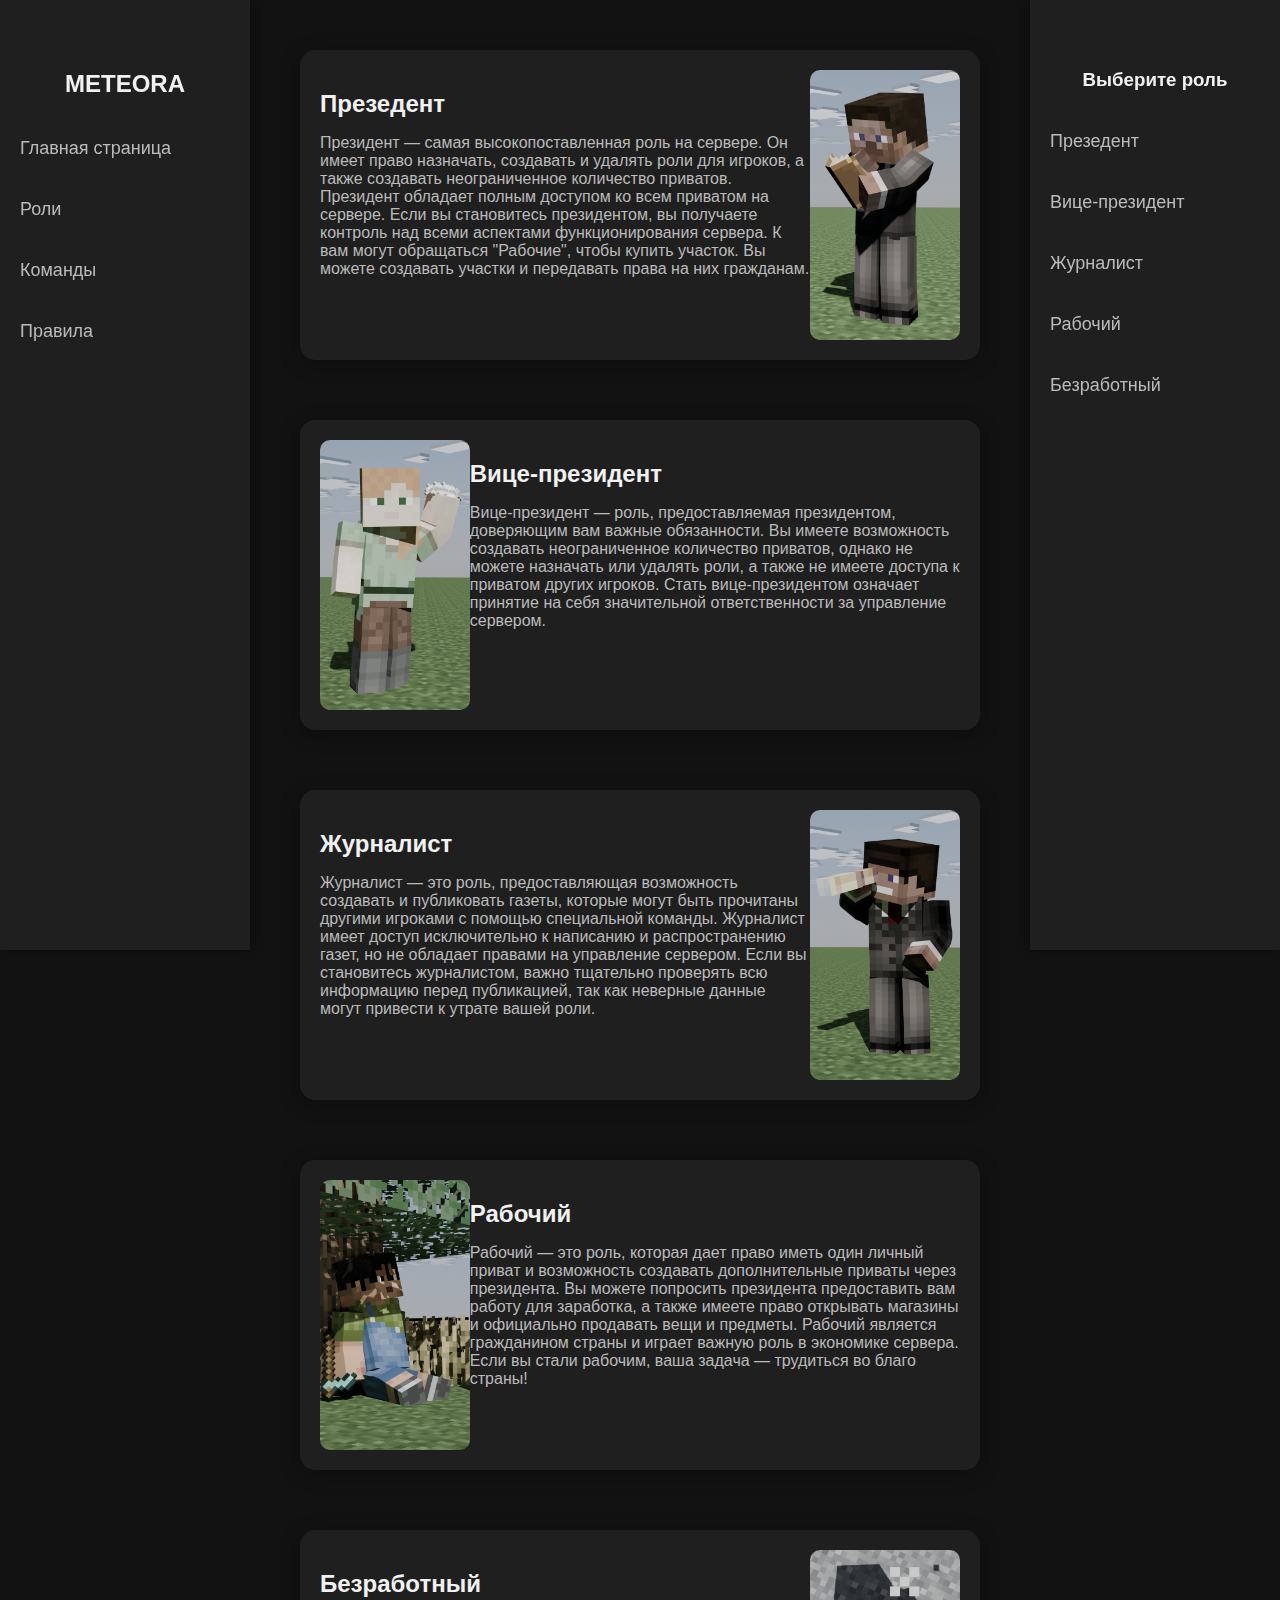
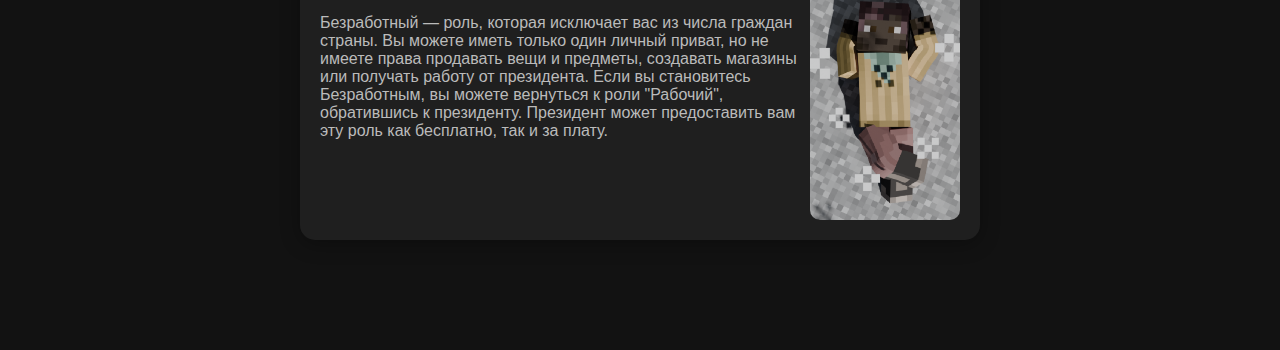
==== roles.html @ 2b033c3c "Add files via upload" ====
<!DOCTYPE html>
<html lang="ru">
<head>
  <meta charset="UTF-8">
  <meta name="viewport" content="width=device-width, initial-scale=1.0">
  <title>Роли на сервере</title>
  <link rel="stylesheet" href="style.css">
</head>
<body>
  <!-- Левая боковая панель для навигации -->
  <div class="sidebar">
    <div class="sidebar-header">
      <h2>METEORA</h2>
    </div>
    <ul class="sidebar-links">
      <li><a href="index.html">Главная страница</a></li>
      <li><a href="roles.html">Роли</a></li>
      <li><a href="commands.html">Команды</a></li>
      <li><a href="rules.html">Правила</a></li>
    </ul>
  </div>

  <!-- Правая боковая панель для выбора ролей -->
  <div class="role-sidebar">
    <h3>Выберите роль</h3>
    <ul class="role-links">
      <li><button onclick="location.href='#president'">Презедент</button></li>
      <li><button onclick="location.href='#vice-president'">Вице-президент</button></li>
      <li><button onclick="location.href='#journalist'">Журналист</button></li>
      <li><button onclick="location.href='#rab'">Рабочий</button></li>
      <li><button onclick="location.href='#bezrab'">Безработный</button></li>
    </ul>
  </div>

  <!-- Основной контент страницы -->
  <div class="content">
    <div class="role" id="president">
      <div class="role-content">
        <div class="role-description">
          <h2>Презедент</h2>
          <p>Президент — самая высокопоставленная роль на сервере. Он имеет право назначать, создавать и удалять роли для игроков, а также создавать неограниченное количество приватов. Президент обладает полным доступом ко всем приватом на сервере. Если вы становитесь президентом, вы получаете контроль над всеми аспектами функционирования сервера. К вам могут обращаться "Рабочие", чтобы купить участок. Вы можете создавать участки и передавать права на них гражданам.</p>
        </div>
        <img src="images/role1.png" alt="Роль 1" class="role-image">
      </div>
    </div>

    <div class="role reverse" id="vice-president">
      <div class="role-content">
        <img src="images/role2.png" alt="Роль 2" class="role-image">
        <div class="role-description">
          <h2>Вице-президент</h2>
          <p>Вице-президент — роль, предоставляемая президентом, доверяющим вам важные обязанности. Вы имеете возможность создавать неограниченное количество приватов, однако не можете назначать или удалять роли, а также не имеете доступа к приватом других игроков. Стать вице-президентом означает принятие на себя значительной ответственности за управление сервером.</p>
        </div>
      </div>
    </div>

    <div class="role" id="journalist">
      <div class="role-content">
        <div class="role-description">
          <h2>Журналист</h2>
          <p>Журналист — это роль, предоставляющая возможность создавать и публиковать газеты, которые могут быть прочитаны другими игроками с помощью специальной команды. Журналист имеет доступ исключительно к написанию и распространению газет, но не обладает правами на управление сервером. Если вы становитесь журналистом, важно тщательно проверять всю информацию перед публикацией, так как неверные данные могут привести к утрате вашей роли.</p>
        </div>
        <img src="images/role3.png" alt="Роль 1" class="role-image">
      </div>
    </div>
    <div class="role" id="rab">
      <div class="role-content">
        <img src="images/role4.png" alt="Роль 1" class="role-image">
        <div class="role-description">
          <h2>Рабочий</h2>
          <p>Рабочий — это роль, которая дает право иметь один личный приват и возможность создавать дополнительные приваты через президента. Вы можете попросить президента предоставить вам работу для заработка, а также имеете право открывать магазины и официально продавать вещи и предметы. Рабочий является гражданином страны и играет важную роль в экономике сервера. Если вы стали рабочим, ваша задача — трудиться во благо страны!</p>
        </div>
      </div>
    </div>
    <div class="role" id="bezrab">
      <div class="role-content">
        <div class="role-description">
          <h2>Безработный</h2>
          <p>Безработный — роль, которая исключает вас из числа граждан страны. Вы можете иметь только один личный приват, но не имеете права продавать вещи и предметы, создавать магазины или получать работу от президента. Если вы становитесь Безработным, вы можете вернуться к роли "Рабочий", обратившись к президенту. Президент может предоставить вам эту роль как бесплатно, так и за плату.</p>
        </div>
        <img src="images/role5.png" alt="Роль 1" class="role-image">
      </div>
    </div>
  </div>

  <script src="script.js"></script>
</body>
</html>
---- style.css ----
/* Плавная прокрутка */
html {
  scroll-behavior: smooth;
}

body {
  font-family: 'Arial', sans-serif;
  margin: 0;
  padding: 0;
  background-color: #121212;
  color: #fff;
  display: flex;
  overflow-x: hidden; /* Предотвращаем горизонтальную прокрутку */
}

/* Боковая панель навигации */
.sidebar {
  width: 250px;
  height: 100vh; /* Высота панели на весь экран */
  background-color: #1f1f1f;
  padding-top: 50px;
  position: fixed;
  left: 0;
  top: 0;
  box-shadow: 2px 0 10px rgba(0, 0, 0, 0.3);
}

.sidebar-header h2 {
  color: #f1f1f1;
  text-align: center;
  margin-bottom: 30px;
}

.sidebar-links {
  list-style: none;
  padding: 0;
}

.sidebar-links li {
  margin: 20px 0;
}

.sidebar-links a {
  color: #bbb;
  text-decoration: none;
  font-size: 18px;
  display: block;
  padding: 10px 20px;
  border-radius: 5px;
}

.sidebar-links a:hover {
  background-color: #333;
  color: #fff;
}

/* Боковая панель ролей */
.role-sidebar {
  width: 250px;
  background-color: #1f1f1f;
  padding-top: 50px;
  position: fixed;
  right: 0;
  top: 0;
  height: 100vh; /* Высота панели на весь экран */
  box-shadow: -2px 0 10px rgba(0, 0, 0, 0.3);
  color: #f1f1f1;
  z-index: 1000;
}

.role-sidebar h3 {
  text-align: center;
  margin-bottom: 30px;
}

.role-links {
  list-style: none;
  padding: 0;
}

.role-links li {
  margin: 20px 0;
}

.role-links button {
  color: #bbb;
  background: none;
  border: none;
  font-size: 18px;
  text-align: left;
  width: 100%;
  padding: 10px 20px;
  border-radius: 5px;
  cursor: pointer;
}

.role-links button:hover {
  background-color: #333;
  color: #fff;
}

/* Основной контент */
.content {
  margin-left: 250px; /* Отступ от левой панели */
  margin-right: 250px; /* Отступ от правой панели */
  padding: 50px;
  flex-grow: 1;
}

/* Стиль для описания роли */
.role-description h2 {
  font-size: 24px;
  color: #f1f1f1;
}

.role-description p {
  font-size: 16px;
  color: #bbb;
}

/* Стиль для блоков ролей */
.role {
  display: flex;
  justify-content: space-between;
  margin-bottom: 60px;
  background-color: #1f1f1f;
  padding: 20px;
  border-radius: 15px;
  box-shadow: 0 4px 20px rgba(0, 0, 0, 0.3);
}

.role.reverse {
  flex-direction: row-reverse; /* Картинка справа от текста */
}

.role img {
  width: 150px;
  height: 270px;
  object-fit: cover;
  border-radius: 10px;
}

.role-content {
  display: flex;
  justify-content: space-between;
  width: 100%;
}


/* Мобильная версия */
@media (max-width: 768px) {
  .sidebar {
    width: 200px;
  }

  .content {
    margin-left: 200px;
  }
}

  /* Стиль контейнера для ролей */
  .roles-page {
    width: 100%;
    padding: 50px;
    box-sizing: border-box;
    display: flex;
    flex-direction: column;
    align-items: center;
  }
  
/* Стиль контейнера для роли с перспективой */
.role {
    display: flex;
    justify-content: space-between;
    align-items: center;
    margin-bottom: 60px;
    opacity: 1; /* Картинка всегда видна */
    background-color: #1f1f1f; /* Темный фон блока */
    border-radius: 15px;
    padding: 20px;

    max-width: auto;
    box-shadow: 0 4px 20px rgba(0, 0, 0, 0.3); /* Легкая тень для блока */
    perspective: 1000px; /* Добавляем перспективу */
  }

  /* Основной стиль для ролей */
.role {
  display: none; /* Скрываем все блоки ролей по умолчанию */
  opacity: 0;
  transition: opacity 0.5s ease; /* Плавный переход для opacity */
}

.role.show {
  display: flex;
  opacity: 1;
}

/* Стиль для блоков ролей */
.role-description h2 {
  font-size: 24px;
  color: #f1f1f1;
}

.role-description p {
  font-size: 16px;
  color: #bbb;
}

  /* Стиль для чередования картинок и текста */
  .role.reverse {
    flex-direction: row-reverse; /* Картинка справа от текста */
  }
  
  .role-content {
    display: flex;
    justify-content: space-between;
    width: 100%;
  }
/* Стиль для картинки по умолчанию (черно-белая) */
.role img {
  width: 150px;
  height: 270px;
  object-fit: cover;
  border-radius: 10px;
  transition: filter 0.3s ease;
  filter: grayscale(0.5);  /* Начинаем с черно-белого */
}

  
  /* Стиль для картинки при наведении */
  .role img:hover {
    transform: scale(1.1); /* Увеличение картинки при наведении */
    box-shadow: 0 15px 30px rgba(0, 0, 0, 0.6); /* Тень при наведении */
  }
  
  /* Описание роли */
  .role-description {
    max-width: 80%;
    opacity: 0; /* Текст скрыт по умолчанию */
    transform: translateY(20px); /* Текст будет плавно подниматься */
    transition: opacity 0.8s, transform 0.8s;
  }
  
  h2 {
    font-size: 24px;
    color: #f1f1f1;
    margin-bottom: 15px;
  }
  
  p {
    font-size: 16px;
    color: #bbb;
  }
  
  /* Анимация появления текста */
  .role.show .role-description {
    opacity: 1;
    transform: translateY(0);
  }
  
  /* Стили для мобильных устройств */
  @media (max-width: 768px) {
    .role {
      flex-direction: column; /* На мобильных устройствах блоки становятся вертикальными */
    }
  
    .role img {
      width: 100%; /* Картинка занимает всю ширину блока */
      margin-bottom: 15px;
    }
  
    .role-description {
      max-width: 100%;
    }
  }
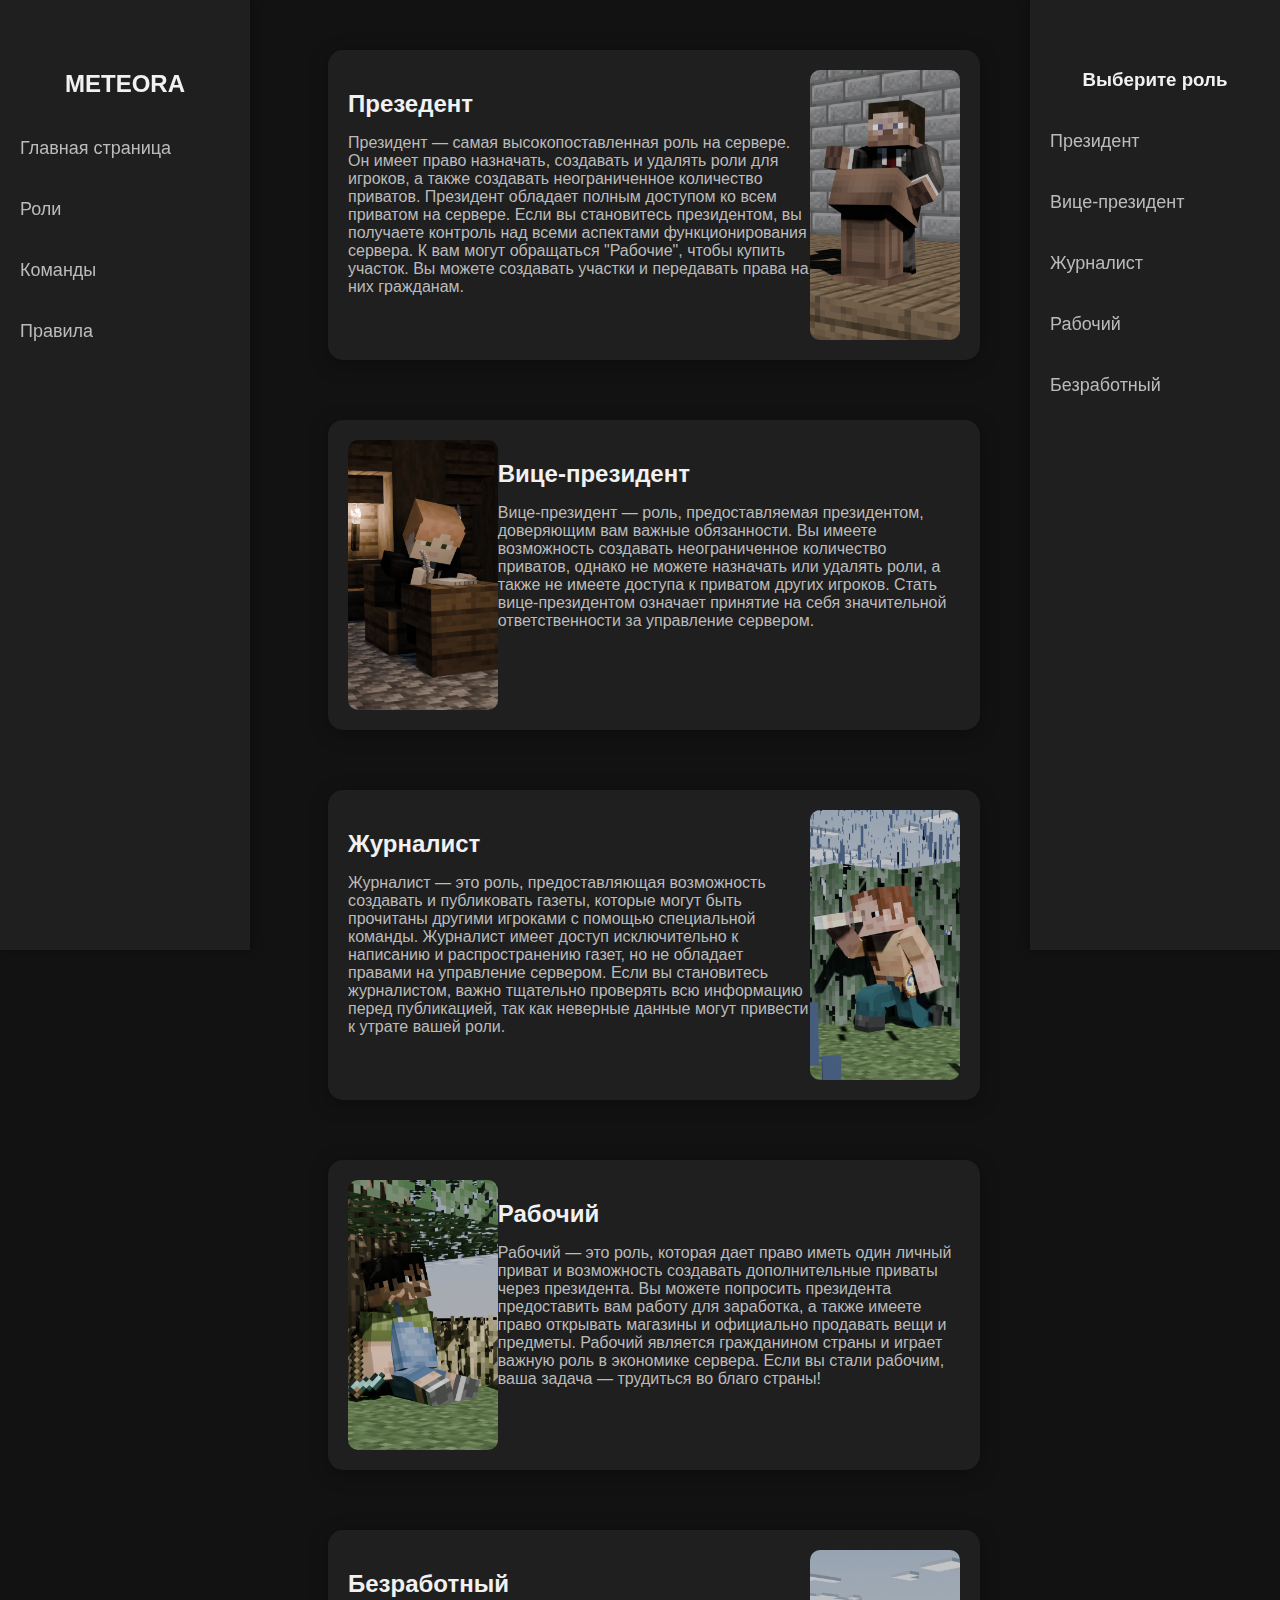
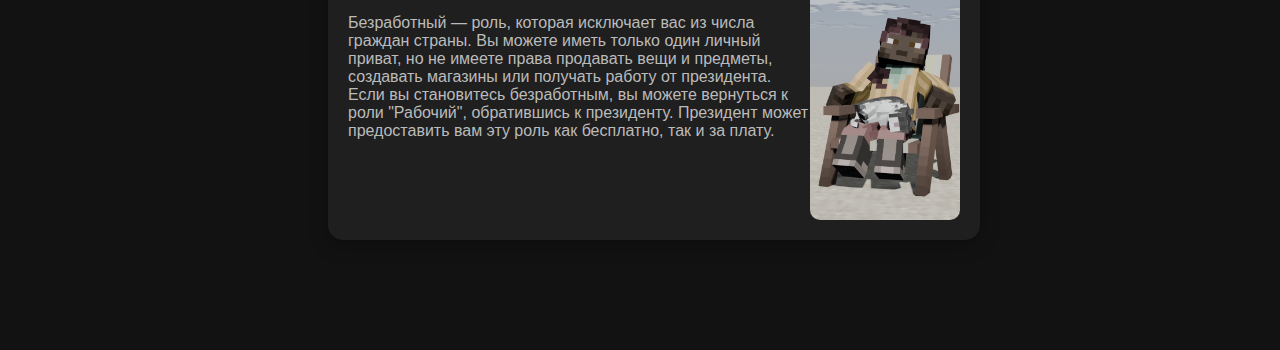
==== commit 3dd9b40a: "Add files via upload" ====
--- a/roles.html
+++ b/roles.html
@@ -7,6 +7,9 @@
   <link rel="stylesheet" href="style.css">
 </head>
 <body>
+  <!-- Кнопка для управления левой боковой панелью -->
+  <div class="sidebar-toggle">☰</div>
+
   <!-- Левая боковая панель для навигации -->
   <div class="sidebar">
     <div class="sidebar-header">
@@ -20,11 +23,14 @@
     </ul>
   </div>
 
+  <!-- Кнопка для управления правой боковой панелью -->
+  <div class="role-sidebar-toggle">☰</div>
+
   <!-- Правая боковая панель для выбора ролей -->
   <div class="role-sidebar">
     <h3>Выберите роль</h3>
     <ul class="role-links">
-      <li><button onclick="location.href='#president'">Презедент</button></li>
+      <li><button onclick="location.href='#president'">Президент</button></li>
       <li><button onclick="location.href='#vice-president'">Вице-президент</button></li>
       <li><button onclick="location.href='#journalist'">Журналист</button></li>
       <li><button onclick="location.href='#rab'">Рабочий</button></li>
@@ -36,17 +42,19 @@
   <div class="content">
     <div class="role" id="president">
       <div class="role-content">
+        <img src="images/role1.png" alt="Роль 1" class="role-imagef" style="filter: grayscale(0.5); transform: scale(1); transition: transform 0.3s, filter 0.3s;">
         <div class="role-description">
           <h2>Презедент</h2>
           <p>Президент — самая высокопоставленная роль на сервере. Он имеет право назначать, создавать и удалять роли для игроков, а также создавать неограниченное количество приватов. Президент обладает полным доступом ко всем приватом на сервере. Если вы становитесь президентом, вы получаете контроль над всеми аспектами функционирования сервера. К вам могут обращаться "Рабочие", чтобы купить участок. Вы можете создавать участки и передавать права на них гражданам.</p>
         </div>
-        <img src="images/role1.png" alt="Роль 1" class="role-image">
+        <img src="images/role1.png" alt="Роль 1" class="role-imaged" style="filter: grayscale(0.5); transform: scale(1); transition: transform 0.3s, filter 0.3s;">
       </div>
     </div>
 
     <div class="role reverse" id="vice-president">
       <div class="role-content">
-        <img src="images/role2.png" alt="Роль 2" class="role-image">
+        <img src="images/role2.png" alt="Роль 2" class="role-imagef" style="filter: grayscale(0.5); transform: scale(1); transition: transform 0.3s, filter 0.3s;">
+        <img src="images/role2.png" alt="Роль 2" class="role-image"  style="filter: grayscale(0.5); transform: scale(1); transition: transform 0.3s, filter 0.3s;">
         <div class="role-description">
           <h2>Вице-президент</h2>
           <p>Вице-президент — роль, предоставляемая президентом, доверяющим вам важные обязанности. Вы имеете возможность создавать неограниченное количество приватов, однако не можете назначать или удалять роли, а также не имеете доступа к приватом других игроков. Стать вице-президентом означает принятие на себя значительной ответственности за управление сервером.</p>
@@ -56,16 +64,18 @@
 
     <div class="role" id="journalist">
       <div class="role-content">
+        <img src="images/role3.png" alt="Роль 1" class="role-imagef" style="filter: grayscale(0.5); transform: scale(1); transition: transform 0.3s, filter 0.3s;">
         <div class="role-description">
           <h2>Журналист</h2>
           <p>Журналист — это роль, предоставляющая возможность создавать и публиковать газеты, которые могут быть прочитаны другими игроками с помощью специальной команды. Журналист имеет доступ исключительно к написанию и распространению газет, но не обладает правами на управление сервером. Если вы становитесь журналистом, важно тщательно проверять всю информацию перед публикацией, так как неверные данные могут привести к утрате вашей роли.</p>
         </div>
-        <img src="images/role3.png" alt="Роль 1" class="role-image">
+        <img src="images/role3.png" alt="Роль 1" class="role-imaged" style="filter: grayscale(0.5); transform: scale(1); transition: transform 0.3s, filter 0.3s;">
       </div>
     </div>
     <div class="role" id="rab">
       <div class="role-content">
-        <img src="images/role4.png" alt="Роль 1" class="role-image">
+        <img src="images/role4.png" alt="Роль 1" class="role-imagef" style="filter: grayscale(0.5); transform: scale(1); transition: transform 0.3s, filter 0.3s;">
+        <img src="images/role4.png" alt="Роль 2" class="role-image"  style="filter: grayscale(0.5); transform: scale(1); transition: transform 0.3s, filter 0.3s;">
         <div class="role-description">
           <h2>Рабочий</h2>
           <p>Рабочий — это роль, которая дает право иметь один личный приват и возможность создавать дополнительные приваты через президента. Вы можете попросить президента предоставить вам работу для заработка, а также имеете право открывать магазины и официально продавать вещи и предметы. Рабочий является гражданином страны и играет важную роль в экономике сервера. Если вы стали рабочим, ваша задача — трудиться во благо страны!</p>
@@ -74,11 +84,12 @@
     </div>
     <div class="role" id="bezrab">
       <div class="role-content">
+        <img src="images/role5.png" alt="Роль 1" class="role-imagef" style="filter: grayscale(0.5); transform: scale(1); transition: transform 0.3s, filter 0.3s;">
         <div class="role-description">
           <h2>Безработный</h2>
-          <p>Безработный — роль, которая исключает вас из числа граждан страны. Вы можете иметь только один личный приват, но не имеете права продавать вещи и предметы, создавать магазины или получать работу от президента. Если вы становитесь Безработным, вы можете вернуться к роли "Рабочий", обратившись к президенту. Президент может предоставить вам эту роль как бесплатно, так и за плату.</p>
+          <p>Безработный — роль, которая исключает вас из числа граждан страны. Вы можете иметь только один личный приват, но не имеете права продавать вещи и предметы, создавать магазины или получать работу от президента. Если вы становитесь безработным, вы можете вернуться к роли "Рабочий", обратившись к президенту. Президент может предоставить вам эту роль как бесплатно, так и за плату.</p>
         </div>
-        <img src="images/role5.png" alt="Роль 1" class="role-image">
+        <img src="images/role5.png" alt="Роль 1" class="role-imaged" style="filter: grayscale(0.5); transform: scale(1); transition: transform 0.3s, filter 0.3s;">
       </div>
     </div>
   </div>
--- a/style.css
+++ b/style.css
@@ -15,8 +15,9 @@
 
 /* Боковая панель навигации */
 .sidebar {
+  z-index: 1;
   width: 250px;
-  height: 100vh; /* Высота панели на весь экран */
+  height: 100%; /* Высота панели на весь экран */
   background-color: #1f1f1f;
   padding-top: 50px;
   position: fixed;
@@ -62,7 +63,7 @@
   position: fixed;
   right: 0;
   top: 0;
-  height: 100vh; /* Высота панели на весь экран */
+  height: 100%; /* Высота панели на весь экран */
   box-shadow: -2px 0 10px rgba(0, 0, 0, 0.3);
   color: #f1f1f1;
   z-index: 1000;
@@ -258,20 +259,155 @@
     opacity: 1;
     transform: translateY(0);
   }
-  
+  /* На мобильных устройствах скрыть .role-imagef */
+
+/* На больших экранах скрыть .role-imaged */
+@media (min-width: 769px) {
+  .role-imaged {
+    display: block; /* Показываем .role-imagef на больших экранах */
+  }
+
+  .role-imagef {
+    display: none; /* Скрываем .role-imaged на больших экранах */
+  }
+}
+
   /* Стили для мобильных устройств */
   @media (max-width: 768px) {
-    .role {
-      flex-direction: column; /* На мобильных устройствах блоки становятся вертикальными */
-    }
-  
-    .role img {
-      width: 100%; /* Картинка занимает всю ширину блока */
-      margin-bottom: 15px;
-    }
-  
-    .role-description {
-      max-width: 100%;
-    }
-  }
-  +    .role-image{
+      display: none;
+    }
+    /* По умолчанию скрыть .role-imaged */
+    .role-imaged {
+    display: none;
+    }
+
+
+/* Стиль для блоков ролей */
+.role {
+  flex-direction: column; /* Изображение всегда сверху, текст снизу */
+  justify-content: flex-start;
+  align-items: center;
+  margin-bottom: 60px;
+  background-color: #1f1f1f;
+  padding: 20px;
+  border-radius: 15px;
+  box-shadow: 0 4px 20px rgba(0, 0, 0, 0.3);
+}
+
+.role img {
+  width: 100%; /* Картинка занимает всю ширину блока */
+  max-width: 300px; /* Ограничение по максимальной ширине */
+  height: auto; /* Автоматическая высота для пропорциональности */
+  object-fit: cover;
+  border-radius: 10px;
+  margin-bottom: 15px;
+}
+
+.role-content {
+  display: flex;
+  flex-direction: column; /* Сначала картинка, потом текст */
+  align-items: center;
+  width: 100%;
+}
+
+.role-description {
+  text-align: center; /* Центрируем текст */
+  max-width: 800px; /* Ограничиваем ширину текста для читабельности */
+  color: #bbb;
+}
+
+.role-description h2 {
+  font-size: 24px;
+  color: #f1f1f1;
+  margin-bottom: 15px;
+}
+
+.role-description p {
+  font-size: 16px;
+  color: #bbb;
+}
+
+/* Убираем флип для reverse */
+.role.reverse {
+  flex-direction: column; /* Стандартный порядок: изображение сверху, текст снизу */
+}
+.role {
+  flex-direction: column;
+}
+
+.role img {
+  width: 100%;
+  max-width: 100%; /* Изображение растягивается на всю ширину */
+  margin-bottom: 15px;
+}
+
+.role-description {
+  max-width: 100%;
+}
+
+  
+    .sidebar-toggle, .role-sidebar-toggle {
+      display: block; /* Показываем кнопку */
+      position: fixed;
+      top: 10px;
+      background-color: #1f1f1f;
+      color: #fff;
+      padding: 10px;
+      cursor: pointer;
+      z-index: 1001;
+    }
+  
+    .sidebar-toggle {
+      left: 10px;
+    }
+  
+    .role-sidebar-toggle {
+      right: 10px;
+    }
+    
+    @media (max-width: 768px) {
+      .content {
+        margin-left: 0;
+        margin-right: 0;
+        padding: 20px;
+      }
+    }
+    
+  }
+/* Для левой боковой панели */
+.sidebar.open {
+  display: block;
+  animation: slideInLeft 0.3s forwards;
+}
+
+@keyframes slideInLeft {
+  from {
+    transform: translateX(-100%); /* Выезжает слева */
+  }
+  to {
+    transform: translateX(0);
+  }
+}
+
+/* Для правой боковой панели */
+.role-sidebar.open {
+  display: block;
+  animation: slideInRight 0.3s forwards;
+}
+
+@keyframes slideInRight {
+  from {
+    transform: translateX(100%); /* Выезжает справа */
+  }
+  to {
+    transform: translateX(0);
+  }
+}
+
+/* Закрываем боковые панели на мобильных устройствах по умолчанию */
+@media (max-width: 768px) {
+  .sidebar, .role-sidebar {
+    display: none; /* Отключаем отображение по умолчанию */
+  }
+}
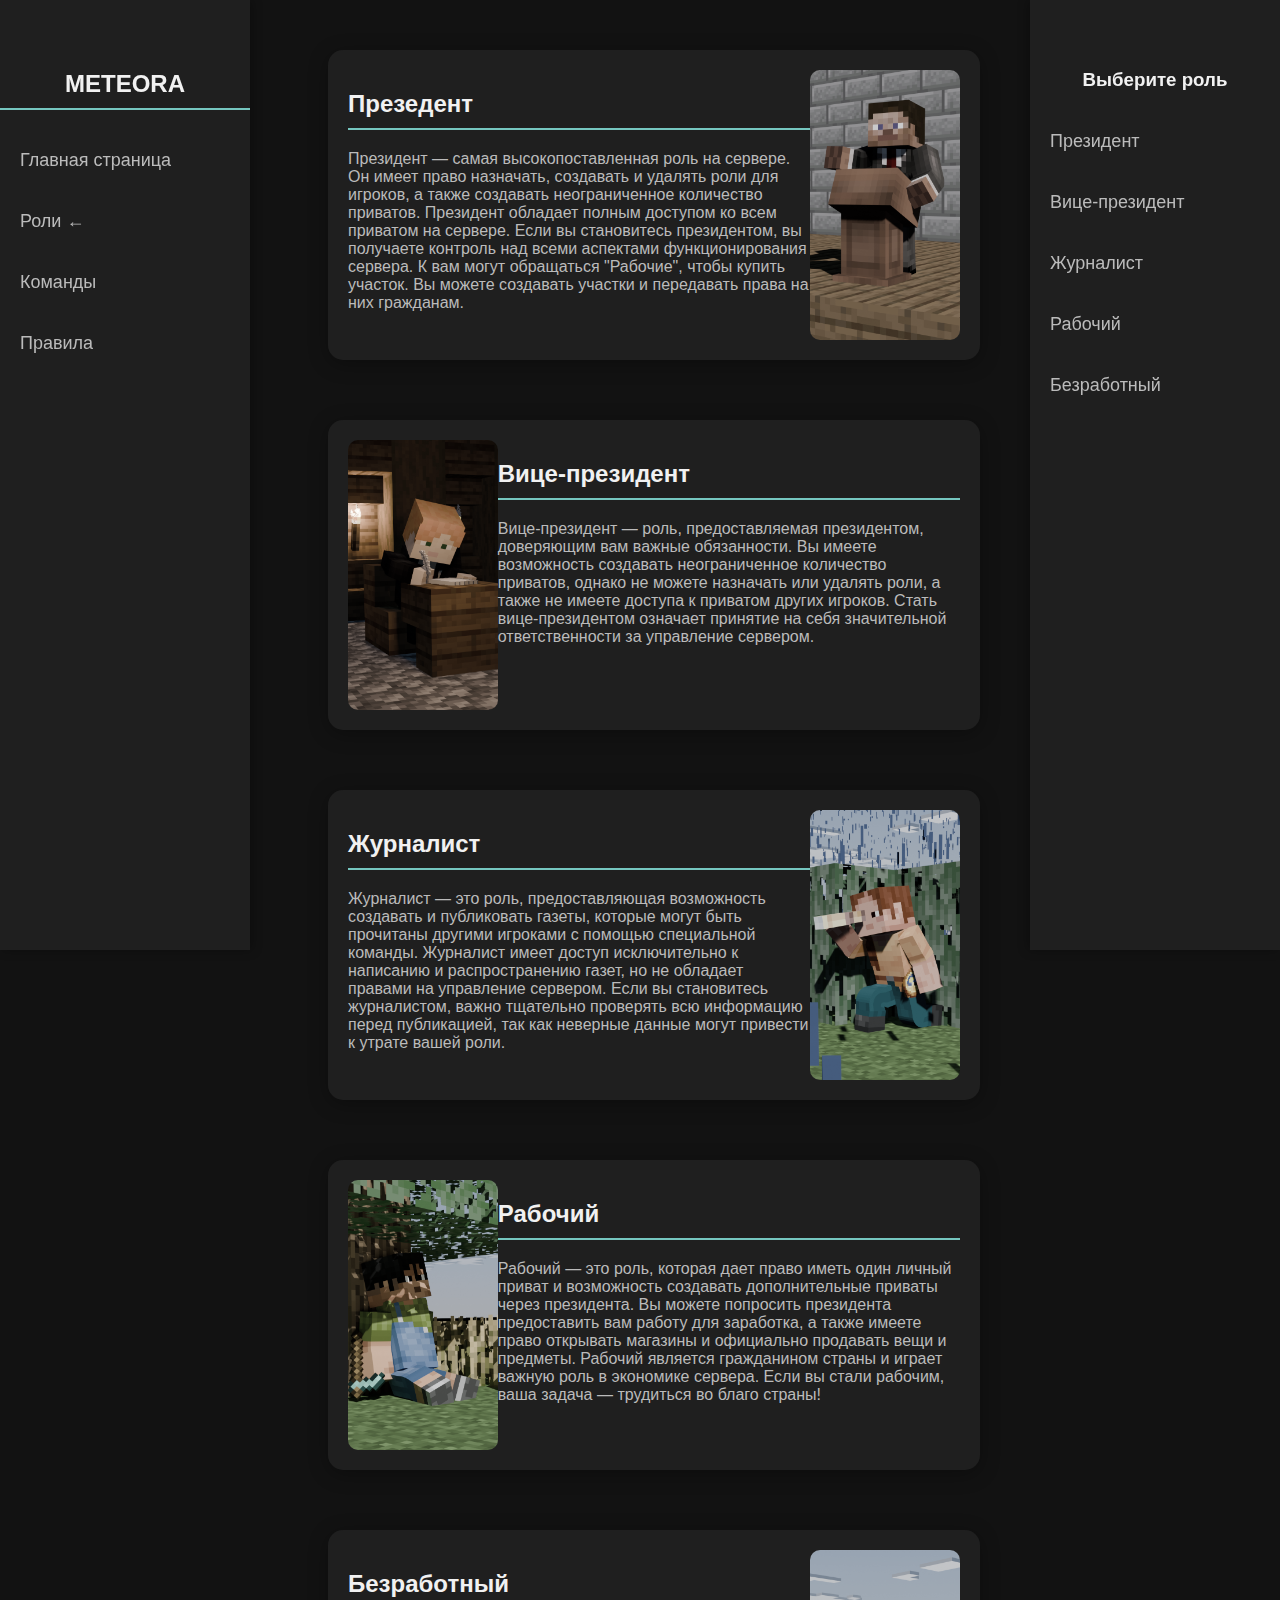
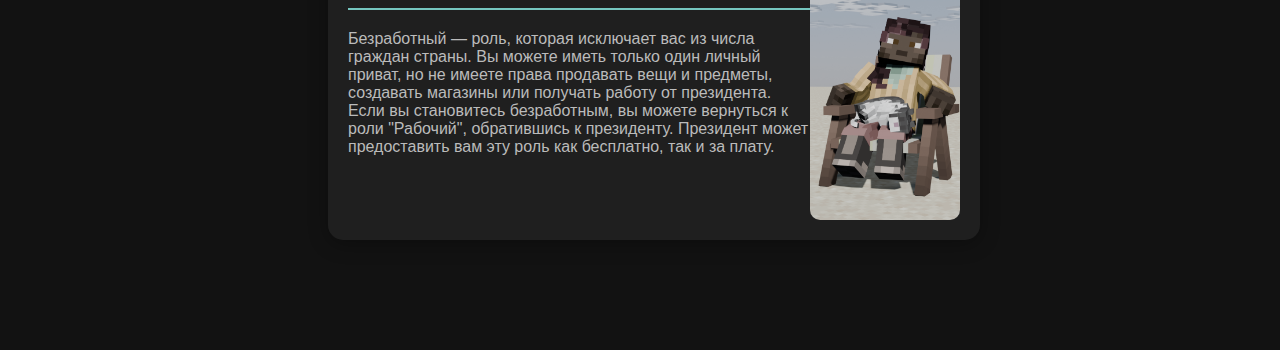
==== commit 9d4e938c: "Add files via upload" ====
--- a/roles.html
+++ b/roles.html
@@ -4,7 +4,7 @@
   <meta charset="UTF-8">
   <meta name="viewport" content="width=device-width, initial-scale=1.0">
   <title>Роли на сервере</title>
-  <link rel="stylesheet" href="style.css">
+  <link rel="stylesheet" href="style_roles.css">
 </head>
 <body>
   <!-- Кнопка для управления левой боковой панелью -->
@@ -17,7 +17,7 @@
     </div>
     <ul class="sidebar-links">
       <li><a href="index.html">Главная страница</a></li>
-      <li><a href="roles.html">Роли</a></li>
+      <li><a href="roles.html">Роли ←</a></li>
       <li><a href="commands.html">Команды</a></li>
       <li><a href="rules.html">Правила</a></li>
     </ul>
@@ -51,7 +51,7 @@
       </div>
     </div>
 
-    <div class="role reverse" id="vice-president">
+    <div class="role" id="vice-president">
       <div class="role-content">
         <img src="images/role2.png" alt="Роль 2" class="role-imagef" style="filter: grayscale(0.5); transform: scale(1); transition: transform 0.3s, filter 0.3s;">
         <img src="images/role2.png" alt="Роль 2" class="role-image"  style="filter: grayscale(0.5); transform: scale(1); transition: transform 0.3s, filter 0.3s;">
@@ -94,6 +94,6 @@
     </div>
   </div>
 
-  <script src="script.js"></script>
+  <script src="script_roles.js"></script>
 </body>
 </html>
--- a/style_roles.css
+++ b/style_roles.css
@@ -0,0 +1,422 @@
+/* Плавная прокрутка */
+html {
+  scroll-behavior: smooth;
+}
+
+body {
+  font-family: 'Arial', sans-serif;
+  margin: 0;
+  padding: 0;
+  background-color: #121212;
+  color: #fff;
+  display: flex;
+  overflow-x: hidden; /* Предотвращаем горизонтальную прокрутку */
+}
+
+/* Боковая панель навигации */
+.sidebar {
+  z-index: 1;
+  width: 250px;
+  height: 100%; /* Высота панели на весь экран */
+  background-color: #1f1f1f;
+  padding-top: 50px;
+  position: fixed;
+  left: 0;
+  top: 0;
+  box-shadow: 2px 0 10px rgba(0, 0, 0, 0.3);
+}
+
+.sidebar-header h2 {
+  color: #f1f1f1;
+  text-align: center;
+  margin-bottom: 30px;
+}
+
+.sidebar-links {
+  list-style: none;
+  padding: 0;
+}
+
+.sidebar-links li {
+  margin: 20px 0;
+}
+
+.sidebar-links a {
+  color: #bbb;
+  text-decoration: none;
+  font-size: 18px;
+  display: block;
+  padding: 10px 20px;
+  border-radius: 5px;
+}
+
+.sidebar-links a:hover {
+  background-color: #333;
+  color: #fff;
+}
+
+/* Боковая панель ролей */
+.role-sidebar {
+  width: 250px;
+  background-color: #1f1f1f;
+  padding-top: 50px;
+  position: fixed;
+  right: 0;
+  top: 0;
+  height: 100%; /* Высота панели на весь экран */
+  box-shadow: -2px 0 10px rgba(0, 0, 0, 0.3);
+  color: #f1f1f1;
+  z-index: 1000;
+}
+
+.role-sidebar h3 {
+  text-align: center;
+  margin-bottom: 30px;
+}
+
+.role-links {
+  list-style: none;
+  padding: 0;
+}
+
+.role-links li {
+  margin: 20px 0;
+}
+
+.role-links button {
+  color: #bbb;
+  background: none;
+  border: none;
+  font-size: 18px;
+  text-align: left;
+  width: 100%;
+  padding: 10px 20px;
+  border-radius: 5px;
+  cursor: pointer;
+}
+
+.role-links button:hover {
+  background-color: #333;
+  color: #fff;
+}
+
+/* Основной контент */
+.content {
+  margin-left: 250px; /* Отступ от левой панели */
+  margin-right: 250px; /* Отступ от правой панели */
+  padding: 50px;
+  flex-grow: 1;
+}
+
+/* Стиль для описания роли */
+.role-description h2 {
+  font-size: 24px;
+  color: #f1f1f1;
+}
+
+.role-description p {
+  font-size: 16px;
+  color: #bbb;
+}
+
+/* Стиль для блоков ролей */
+.role {
+  display: flex;
+  justify-content: space-between;
+  margin-bottom: 60px;
+  background-color: #1f1f1f;
+  padding: 20px;
+  border-radius: 15px;
+  box-shadow: 0 4px 20px rgba(0, 0, 0, 0.3);
+}
+
+.role.reverse {
+  flex-direction: row-reverse; /* Картинка справа от текста */
+}
+
+.role img {
+  width: 150px;
+  height: 270px;
+  object-fit: cover;
+  border-radius: 10px;
+}
+
+.role-content {
+  display: flex;
+  justify-content: space-between;
+  width: 100%;
+}
+
+
+/* Мобильная версия */
+@media (max-width: 768px) {
+  .sidebar {
+    width: 200px;
+  }
+
+  .content {
+    margin-left: 200px;
+  }
+}
+
+  /* Стиль контейнера для ролей */
+  .roles-page {
+    width: 100%;
+    padding: 50px;
+    box-sizing: border-box;
+    display: flex;
+    flex-direction: column;
+    align-items: center;
+  }
+  
+/* Стиль контейнера для роли с перспективой */
+.role {
+    display: flex;
+    justify-content: space-between;
+    align-items: center;
+    margin-bottom: 60px;
+    opacity: 1; /* Картинка всегда видна */
+    background-color: #1f1f1f; /* Темный фон блока */
+    border-radius: 15px;
+    padding: 20px;
+
+    max-width: auto;
+    box-shadow: 0 4px 20px rgba(0, 0, 0, 0.3); /* Легкая тень для блока */
+    perspective: 1000px; /* Добавляем перспективу */
+  }
+
+  /* Основной стиль для ролей */
+.role {
+  display: none; /* Скрываем все блоки ролей по умолчанию */
+  opacity: 0;
+  transition: opacity 0.5s ease; /* Плавный переход для opacity */
+}
+
+.role.show {
+  display: flex;
+  opacity: 1;
+}
+
+/* Стиль для блоков ролей */
+.role-description h2 {
+  font-size: 24px;
+  color: #f1f1f1;
+}
+
+.role-description p {
+  font-size: 16px;
+  color: #bbb;
+}
+
+  /* Стиль для чередования картинок и текста */
+  .role.reverse {
+    flex-direction: row-reverse; /* Картинка справа от текста */
+  }
+  
+  .role-content {
+    display: flex;
+    justify-content: space-between;
+    width: 100%;
+  }
+/* Стиль для картинки по умолчанию (черно-белая) */
+.role img {
+  width: 150px;
+  height: 270px;
+  object-fit: cover;
+  border-radius: 10px;
+  transition: filter 0.3s ease;
+  filter: grayscale(0.5);  /* Начинаем с черно-белого */
+}
+
+  
+  /* Стиль для картинки при наведении */
+  .role img:hover {
+    transform: scale(1.1); /* Увеличение картинки при наведении */
+    box-shadow: 0 15px 30px rgba(0, 0, 0, 0.6); /* Тень при наведении */
+  }
+  
+  /* Описание роли */
+  .role-description {
+    max-width: 80%;
+    opacity: 0; /* Текст скрыт по умолчанию */
+    transform: translateY(20px); /* Текст будет плавно подниматься */
+    transition: opacity 0.8s, transform 0.8s;
+  }
+  
+  h2 {
+    font-size: 24px;
+    color: #f1f1f1;
+    margin-bottom: 15px;
+  }
+  
+  p {
+    font-size: 16px;
+    color: #bbb;
+  }
+  
+  /* Анимация появления текста */
+  .role.show .role-description {
+    opacity: 1;
+    transform: translateY(0);
+  }
+  /* На мобильных устройствах скрыть .role-imagef */
+
+/* На больших экранах скрыть .role-imaged */
+@media (min-width: 769px) {
+  .role-imaged {
+    display: block; /* Показываем .role-imagef на больших экранах */
+  }
+
+  .role-imagef {
+    display: none; /* Скрываем .role-imaged на больших экранах */
+  }
+}
+
+  /* Стили для мобильных устройств */
+  @media (max-width: 768px) {
+    .role-image{
+      display: none;
+    }
+    /* По умолчанию скрыть .role-imaged */
+    .role-imaged {
+    display: none;
+    }
+
+
+/* Стиль для блоков ролей */
+.role {
+  flex-direction: column; /* Изображение всегда сверху, текст снизу */
+  justify-content: flex-start;
+  align-items: center;
+  margin-bottom: 60px;
+  background-color: #1f1f1f;
+  padding: 20px;
+  border-radius: 15px;
+  box-shadow: 0 4px 20px rgba(0, 0, 0, 0.3);
+}
+
+.role img {
+  width: 100%; /* Картинка занимает всю ширину блока */
+  max-width: 300px; /* Ограничение по максимальной ширине */
+  height: auto; /* Автоматическая высота для пропорциональности */
+  object-fit: cover;
+  border-radius: 10px;
+  margin-bottom: 15px;
+}
+
+.role-content {
+  display: flex;
+  flex-direction: column; /* Сначала картинка, потом текст */
+  align-items: center;
+  width: 100%;
+}
+
+.role-description {
+  text-align: center; /* Центрируем текст */
+  max-width: 800px; /* Ограничиваем ширину текста для читабельности */
+  color: #bbb;
+}
+
+.role-description h2 {
+  font-size: 24px;
+  color: #f1f1f1;
+  margin-bottom: 15px;
+}
+
+.role-description p {
+  font-size: 16px;
+  color: #bbb;
+}
+
+/* Убираем флип для reverse */
+.role.reverse {
+  flex-direction: column; /* Стандартный порядок: изображение сверху, текст снизу */
+}
+.role {
+  flex-direction: column;
+}
+
+.role img {
+  width: 100%;
+  max-width: 100%; /* Изображение растягивается на всю ширину */
+  margin-bottom: 15px;
+}
+
+.role-description {
+  max-width: 100%;
+}
+
+  
+    .sidebar-toggle, .role-sidebar-toggle {
+      display: block; /* Показываем кнопку */
+      position: fixed;
+      top: 10px;
+      background-color: #313131;
+      border-radius: 10px;
+      color: #fff;
+      padding: 10px;
+      cursor: pointer;
+      z-index: 1001;
+    }
+  
+    .sidebar-toggle {
+      left: 10px;
+    }
+  
+    .role-sidebar-toggle {
+      right: 10px;
+    }
+    
+    @media (max-width: 768px) {
+      .content {
+        margin-left: 0;
+        margin-right: 0;
+        padding: 20px;
+      }
+    }
+    
+  }
+/* Для левой боковой панели */
+.sidebar.open {
+  display: block;
+  animation: slideInLeft 0.3s forwards;
+}
+
+@keyframes slideInLeft {
+  from {
+    transform: translateX(-100%); /* Выезжает слева */
+  }
+  to {
+    transform: translateX(0);
+  }
+}
+
+/* Для правой боковой панели */
+.role-sidebar.open {
+  display: block;
+  animation: slideInRight 0.3s forwards;
+}
+
+@keyframes slideInRight {
+  from {
+    transform: translateX(100%); /* Выезжает справа */
+  }
+  to {
+    transform: translateX(0);
+  }
+}
+
+/* Закрываем боковые панели на мобильных устройствах по умолчанию */
+@media (max-width: 768px) {
+  .sidebar, .role-sidebar {
+    display: none; /* Отключаем отображение по умолчанию */
+  }
+}
+
+/* Заголовки второго уровня (категории команд) */
+h2 {
+  color: #76c7c0;
+  border-bottom: 2px solid #76c7c0;
+  padding-bottom: 10px;
+  margin-bottom: 20px;
+}
